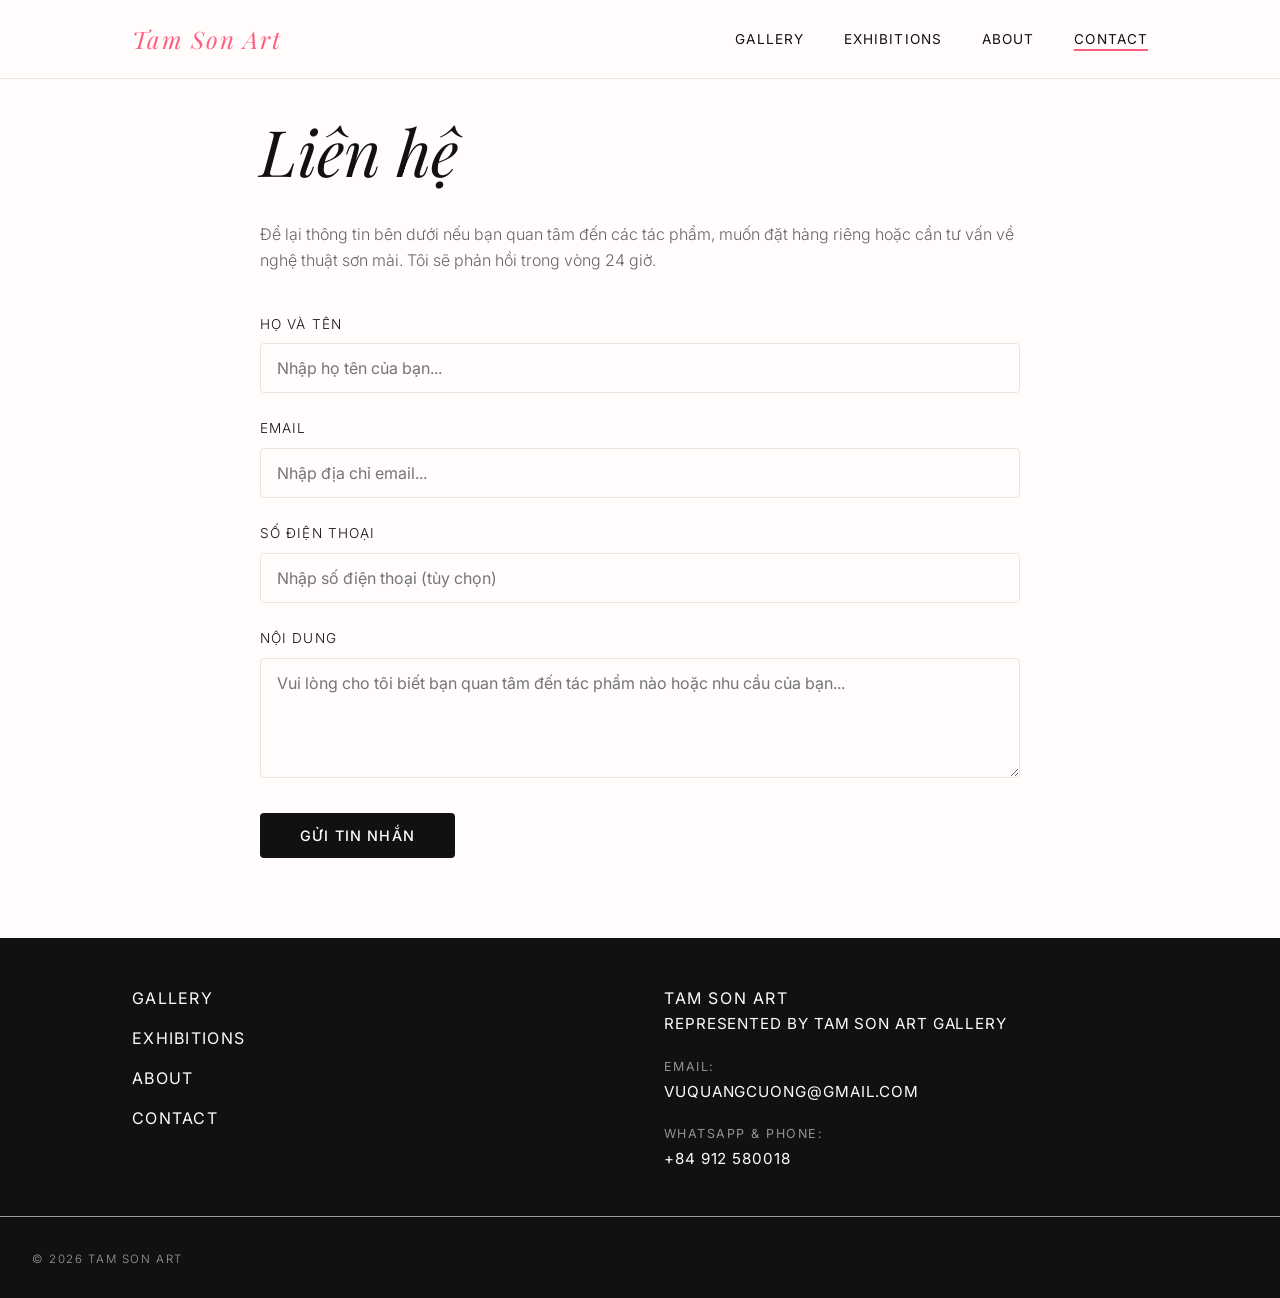
==== contact.html @ 18305785 "Update -09-Aug-26- 11-27" ====
<!DOCTYPE html>
<html lang="vi">
<head>
    <meta charset="UTF-8">
    <meta name="viewport" content="width=device-width, initial-scale=1.0">
    <title>Liên hệ - Tam Son Art</title>
    <meta name="description" content="Liên hệ với Nghệ nhân Vũ Cường để đặt hàng, hợp tác hoặc tư vấn về tác phẩm sơn mài cao cấp.">
    
    <link rel="preconnect" href="https://fonts.googleapis.com">
    <link rel="preconnect" href="https://fonts.gstatic.com" crossorigin>
    <link href="https://fonts.googleapis.com/css2?family=Inter:opsz,wght@14..32,300;14..32,400;14..32,500&family=Playfair+Display:ital,wght@0,400;0,500;1,400&display=swap" rel="stylesheet">
    <link rel="stylesheet" href="style.css">

    <style>
        .page-wrapper { max-width: 800px; margin: 0 auto; padding: 100px 20px 80px; }
        .page-wrapper h1 { font-family: var(--font-serif); font-size: clamp(2.5rem, 5vw, 4.5rem); font-weight: 400; font-style: italic; margin-bottom: 20px; }
        .page-wrapper .desc { font-weight: 300; color: var(--text-muted); margin-bottom: 40px; }
        
        /* Form liên hệ */
        .contact-form { display: flex; flex-direction: column; gap: 25px; margin-top: 40px; }
        .form-group { display: flex; flex-direction: column; gap: 8px; }
        .form-group label { font-size: 0.85rem; text-transform: uppercase; letter-spacing: 0.08em; color: var(--text-main); }
        .form-group input, .form-group textarea {
            width: 100%; padding: 14px 16px; border: 1px solid var(--border-color);
            background: var(--bg-color); font-family: var(--font-sans); font-size: 1rem;
            color: var(--text-main); border-radius: 4px; transition: border-color 0.3s ease, box-shadow 0.3s ease; outline: none;
        }
        .form-group input:focus, .form-group textarea:focus {
            border-color: var(--accent-pink); box-shadow: 0 0 0 3px rgba(255, 94, 126, 0.1);
        }
        .form-group textarea { resize: vertical; min-height: 120px; }
        
        .btn-submit { align-self: flex-start; padding: 14px 40px; background: var(--text-main); color: var(--bg-color); border: none; font-family: var(--font-sans); font-size: 0.9rem; font-weight: 500; text-transform: uppercase; letter-spacing: 0.08em; cursor: pointer; transition: background 0.3s ease; border-radius: 4px; margin-top: 10px; }
        .btn-submit:hover { background: var(--accent-pink); }
        .btn-submit:disabled { opacity: 0.6; cursor: not-allowed; }
        
        @media (max-width: 768px) { 
            .page-wrapper { padding: 80px 20px 60px; } 
            .btn-submit { align-self: stretch; width: 100%; text-align: center; }
        }
    </style>
</head>
<body>
    <nav class="navbar" id="navbar">
        <div class="nav-container">
            <a href="index.html" class="nav-brand">Tam Son Art</a>
            <ul class="nav-links">
                <li><a href="index.html#gallery">Gallery</a></li>
                <li><a href="index.html#exhibitions">Exhibitions</a></li>
                <li><a href="index.html#about">About</a></li>
                <li class="active"><a href="contact.html">Contact</a></li>
            </ul>
            <button class="menu-toggle" id="menuToggle" aria-label="Open menu"><span>MENU</span></button>
        </div>
    </nav>

    <main>
        <div class="container">
            <div class="page-wrapper">
                <h1>Liên hệ</h1>
                <p class="desc">
                    Để lại thông tin bên dưới nếu bạn quan tâm đến các tác phẩm, muốn đặt hàng riêng hoặc cần tư vấn về nghệ thuật sơn mài. 
                    Tôi sẽ phản hồi trong vòng 24 giờ.
                </p>

                <!-- Form sử dụng FormSubmit.co (Miễn phí, không cần Backend) -->
                <form class="contact-form" action="https://formsubmit.co/vuquangcuong@gmail.com" method="POST">
                    <!-- Chống Spam -->
                    <input type="hidden" name="_captcha" value="false">
                    <input type="hidden" name="_next" value="https://9dpi.github.io/tamson-lacquer/contact.html?success=true">

                    <div class="form-group">
                        <label for="name">Họ và tên</label>
                        <input type="text" id="name" name="name" placeholder="Nhập họ tên của bạn..." required>
                    </div>
                    <div class="form-group">
                        <label for="email">Email</label>
                        <input type="email" id="email" name="email" placeholder="Nhập địa chỉ email..." required>
                    </div>
                    <div class="form-group">
                        <label for="phone">Số điện thoại</label>
                        <input type="text" id="phone" name="phone" placeholder="Nhập số điện thoại (tùy chọn)">
                    </div>
                    <div class="form-group">
                        <label for="message">Nội dung</label>
                        <textarea id="message" name="message" placeholder="Vui lòng cho tôi biết bạn quan tâm đến tác phẩm nào hoặc nhu cầu của bạn..." required></textarea>
                    </div>
                    <button type="submit" class="btn-submit">Gửi tin nhắn</button>
                </form>
            </div>
        </div>
    </main>

    <footer class="site-footer" id="site-footer">
        <div class="footer-info">
            <div class="footer-info-grid">
                <div class="footer-info-col">
                    <nav class="footer-nav" aria-label="Footer navigation">
                        <a href="index.html#gallery" class="footer-nav-link">GALLERY</a>
                        <a href="index.html#exhibitions" class="footer-nav-link">EXHIBITIONS</a>
                        <a href="index.html#about" class="footer-nav-link">ABOUT</a>
                        <a href="contact.html" class="footer-nav-link">CONTACT</a>
                    </nav>
                </div>
                <div class="footer-info-col">
                    <div class="footer-info-lead">
                        <h3 class="footer-info-heading">TAM SON ART</h3>
                        <a href="#" target="_blank" rel="noopener noreferrer" class="footer-info-value footer-link">REPRESENTED BY TAM SON ART GALLERY</a>
                    </div>
                    <div class="footer-info-row"><span class="footer-info-label">EMAIL:</span><a href="mailto:vuquangcuong@gmail.com" class="footer-info-value">VUQUANGCUONG@GMAIL.COM</a></div>
                    <div class="footer-info-row"><span class="footer-info-label">WHATSAPP & PHONE:</span><a href="tel:+84912580018" class="footer-info-value">+84 912 580018</a></div>
                </div>
            </div>
        </div>
        <div class="footer-copyright"><span>© 2026 TAM SON ART</span></div>
    </footer>

    <script>
        document.addEventListener('DOMContentLoaded', () => {
            // Hiển thị thông báo thành công nếu có param success=true
            const urlParams = new URLSearchParams(window.location.search);
            if (urlParams.get('success') === 'true') {
                alert('Cảm ơn bạn! Tin nhắn đã được gửi thành công. Tôi sẽ phản hồi sớm nhất.');
                // Xóa param trên thanh địa chỉ để không bị hiện lại khi refresh
                window.history.replaceState({}, document.title, window.location.pathname);
            }

            const footer = document.getElementById('site-footer');
            let footerRevealed = false;
            function checkFooterReveal() {
                if (footerRevealed) return;
                const rect = footer.getBoundingClientRect();
                if (rect.top < window.innerHeight) {
                    footerRevealed = true;
                    footer.classList.add('footer-motion-visible');
                }
            }
            window.addEventListener('scroll', checkFooterReveal, { passive: true });
            window.addEventListener('resize', checkFooterReveal, { passive: true });
            checkFooterReveal();
        });
    </script>
</body>
</html>
---- style.css ----
/* ============================================================
   STYLE TỐI ƯU CHO GALLERY DÙNG NÚT MŨI TÊN
   ============================================================ */

@import url('https://fonts.googleapis.com/css2?family=Inter:opsz,wght@14..32,300;14..32,400;14..32,500&family=Playfair+Display:ital,wght@0,400;0,500;1,400&display=swap');

:root {
    --bg-color: #fffcfb;
    --border-color: #eae3df;
    --text-main: #111111;
    --text-muted: #666666;
    --accent-pink: #ff5e7e;
    --font-serif: 'Playfair Display', serif;
    --font-sans: 'Inter', sans-serif;
    
    --nav-padding-x: 2rem;
    --navbar-stack-height: calc(env(safe-area-inset-top, 0px) + 3.875rem + 1px);
}

@media(max-width:480px) {
    :root { --nav-padding-x: 1.25rem; }
}

* { margin: 0; padding: 0; box-sizing: border-box; }
a { color: inherit; text-decoration: none; }

html { -webkit-tap-highlight-color: transparent; scrollbar-width: thin; scrollbar-color: var(--accent-pink) var(--bg-color); }
html::-webkit-scrollbar { width: 5px; height: 5px; }
html::-webkit-scrollbar-track { background: var(--bg-color); }
html::-webkit-scrollbar-thumb { background: var(--accent-pink); border-radius: 999px; }

body {
    width: 100%; min-height: 100vh;
    background-color: var(--bg-color);
    color: var(--text-main);
    font-family: var(--font-sans);
    font-weight: 300;
    line-height: 1.6;
    display: flex;
    flex-direction: column;
}
main { flex: 1; width: 100%; overflow-x: clip; }

/* --- Navbar & Container --- */
.container {
    max-width: calc(100% - 200px);
    margin: 0 auto;
    width: 100%;
    box-sizing: border-box;
}
@media(max-width: 1024px) {
    .container { max-width: 100%; }
}

.navbar {
    position: fixed; top: 0; left: 0; right: 0; z-index: 100;
    background-color: var(--bg-color);
    border-bottom: 1px solid var(--border-color);
    transition: transform .4s cubic-bezier(.22,1,.36,1);
}
.nav-container {
    display: flex; justify-content: space-between; align-items: center;
    padding: 1.25rem var(--nav-padding-x, 2rem);
    max-width: calc(100% - 200px);
    margin: 0 auto;
}
@media(max-width: 1024px) {
    .nav-container { max-width: 100%; }
}
.nav-brand {
    font-family: var(--font-serif); font-weight: 400; font-style: italic;
    font-size: 1.5rem; letter-spacing: .08em; text-decoration: none; color: var(--text-main);
    transition: color .3s ease;
    color: #ff5e7e;
}
.nav-brand:hover { color: var(--accent-pink); }

.nav-links { display: flex; list-style: none; gap: 2.5rem; align-items: center; }
.nav-links a {
    font-family: var(--font-sans); font-size: .85rem; font-weight: 400;
    letter-spacing: .08em; text-transform: uppercase; text-decoration: none;
    color: var(--text-main); position: relative; transition: opacity .3s ease;
}
.nav-links a:hover { color: var(--accent-pink); opacity: 0.6; }
.nav-links li.active a::after {
    content: ''; position: absolute; left: 0; bottom: -4px;
    width: 100%; height: 2px; background-color: var(--accent-pink);
}
.menu-toggle { display: none; background: none; border: none; cursor: pointer; font-family: var(--font-sans); font-size: .85rem; font-weight: 400; color: var(--text-main); padding: .5rem 0; transition: opacity .3s ease; }
.menu-toggle:hover { opacity: .6; }

.home-scroll-front { position: relative; z-index: 10; isolation: isolate; width: 100%; max-width: 100%; }
.home-hero-spacer { width: 100%; height: 68px; pointer-events: none; }
.home-overlap { position: relative; background: var(--bg-color); padding-bottom: 3px; margin-bottom: -3px; }

/* --- Works Intro --- */
.works-intro {
    position: relative; width: 100%; box-sizing: border-box;
    background: var(--bg-color); isolation: isolate;
    border-top: 1px solid var(--border-color); border-bottom: 1px solid var(--border-color);
}
.works-intro__layout {
    display: flex; flex-direction: column; align-items: stretch;
    width: 100%; box-sizing: border-box;
}
@media(min-width:1024px) { .works-intro__layout { flex-direction: row; align-items: stretch; } }

.works-intro__intro {
    display: flex; flex-direction: column; justify-content: flex-start; gap: clamp(1rem,2vh,1.5rem);
    flex: 0 0 auto; width: 100%; background: var(--bg-color); border-bottom: 1px solid var(--border-color);
    padding: clamp(1.5rem,3vh,2.5rem) clamp(1.25rem,2.5vw,2rem);
}
@media(min-width:1024px) { .works-intro__intro { flex: 0 0 clamp(17rem,34vw,29rem); width: auto; border-right: 1px solid var(--border-color); border-bottom: none; } }

.works-intro__eyebrow { font-family: var(--font-sans); font-size: 0.85rem; font-weight: 400; letter-spacing: .1em; text-transform: uppercase; color: var(--text-muted); margin: 0; }
.works-intro__title { font-family: var(--font-serif); font-size: clamp(2.5rem,5.5vw,5rem); font-weight: 400; font-style: italic; letter-spacing: -1px; line-height: 1; margin: 0; color: var(--text-main); text-transform: uppercase; }
.works-intro__lede { font-family: var(--font-sans); font-size: clamp(1rem,1.5vw,1.2rem); font-weight: 300; line-height: 1.6; color: var(--text-main); margin: 0; max-width: 450px; }
.works-intro__cta { display: inline-flex; align-items: center; gap: .5rem; font-family: var(--font-sans); font-size: 0.9rem; font-weight: 400; letter-spacing: .05em; text-transform: uppercase; color: var(--text-main); margin-top: .25rem; width: fit-content; transition: color .2s ease; }
.works-intro__cta:hover { color: var(--accent-pink); }

/* --- Gallery Wrapper --- */
.gallery-wrapper {
    position: relative; /* Làm mốc định vị cho nút mũi tên */
    flex: 1; min-width: 0;
}

/* Ẩn thanh cuộn ngang để giao diện sạch hơn */
.works-intro__viewport::-webkit-scrollbar { display: none; }
.works-intro__viewport {
    -ms-overflow-style: none; scrollbar-width: none;
    width: 100%; overflow-x: auto; overflow-y: hidden; scroll-behavior: smooth;
}

.works-intro__rail {
    display: flex; flex-wrap: nowrap; align-items: stretch; min-height: 0; width: max-content; height: 100%;
}
@media(max-width:1023px) {
    .works-intro__viewport { flex: 0 0 auto; flex-grow: 0; border-top: 1px solid var(--border-color); overflow-x: clip; overflow-y: visible; }
    .works-intro__rail { display: grid; grid-template-columns: repeat(2,minmax(0,1fr)); width: 100%; max-width: 100%; min-width: 0; height: auto; }
}
@media(max-width:479px) { .works-intro__rail { grid-template-columns: 1fr; } }

/* Card Styles */
.works-card {
    background: var(--bg-color); border-right: 1px solid var(--border-color);
    border-bottom: 1px solid var(--border-color); box-sizing: border-box; margin: 0;
    flex: 0 0 48vw; width: 48vw; max-width: 38rem;
    min-width: 0; height: auto; align-self: stretch;
}
@media(max-width:1023px) {
    .works-card { flex: 1 1 auto; width: 100%; max-width: 100%; border-right: 1px solid var(--border-color); }
}
@media(min-width:1024px) { .works-card { border-bottom: none; } }

.works-card__link {
    display: flex; flex-direction: column; width: 100%; height: 100%;
    min-height: 0; min-width: 0; color: inherit; text-decoration: none;
    background: var(--bg-color); transition: background-color .22s ease;
}
.works-card__link:hover { background-color: rgba(255, 94, 126, 0.05); }

/* === SỬA LẠI KÍCH THƯỚC ẢNH TẠI ĐÂY === */
.works-card__media {
    position: relative;
    /* Đặt tỷ lệ khung hình 3/2 để ảnh nhỏ hơn (rộng 3, cao 2) */
    aspect-ratio: 5 / 6;
    display: flex; flex-direction: column; align-items: stretch; justify-content: center;
    overflow: hidden; width: 100%;
    padding-top: clamp(1.875rem,3vw,1.5rem); padding-inline: clamp(1.875rem,3vw,1.5rem); padding-bottom: 0;
    background: var(--bg-color); box-sizing: border-box;
}
.works-card__img { width: 100%; max-width: 100%; height: 100%; object-fit: cover; object-position: center; display: block; transition: transform .8s ease; }
.works-card__link:hover .works-card__img { transform: scale(1.02); }
.works-card__meta { padding: 1.5rem 1.75rem 1.75rem; font-family: var(--font-sans); text-align: left; background: var(--bg-color); min-width: 0; }
.works-card__caption { font-size: 0.9rem; font-weight: 400; letter-spacing: .05em; text-transform: uppercase; line-height: 1.4; margin: 0; white-space: nowrap; }
.works-card__caption-title { font-weight: 500; color: var(--text-main); }
.works-card__caption-sep { padding-inline: .35rem; color: var(--text-muted); }
.works-card__sub { font-size: 0.8rem; font-weight: 300; letter-spacing: .05em; text-transform: uppercase; line-height: 1.3; margin: .6rem 0 0; color: var(--text-muted); }

/* --- Nút Mũi Tên Cố Định Tại Vị Trí Gallery Wrapper --- */
.gallery-nav-btn {
    position: absolute; 
    top: 50%; transform: translateY(-50%);
    width: 48px; height: 48px; background: rgba(255, 255, 255, 0.95);
    border: 1px solid var(--border-color); border-radius: 50%;
    cursor: pointer; z-index: 20;
    display: flex; align-items: center; justify-content: center;
    color: var(--text-main); box-shadow: 0 4px 12px rgba(0,0,0,0.08);
    transition: transform 0.2s ease, background 0.3s ease;
}
.gallery-nav-btn:hover { background: #fff; transform: translateY(-50%) scale(1.05); color: var(--accent-pink); }
.gallery-nav-btn.prev { left: 20px; }
.gallery-nav-btn.next { right: 20px; }

@media(min-width:1024px) { .gallery-nav-btn { width: 56px; height: 56px; } }
@media(max-width:1023px) { .gallery-nav-btn { display: none !important; } }

/* --- Other Sections --- */
.home-featured-exhibitions { width: 100%; max-width: 100%; box-sizing: border-box; background: var(--bg-color); padding-bottom: 1px; position: relative; z-index: 1; }
.home-featured-exhibitions__header { padding: clamp(2.5rem, 4vw, 4rem) 0 clamp(2.5rem, 4vw, 4rem); box-sizing: border-box; }
.home-featured-exhibitions__title-wrap { width: 100%; max-width: 100%; min-width: 0; display: flex; flex-direction: column; gap: clamp(1rem,2vh,1.5rem); }
.home-featured-exhibitions__eyebrow { font-family: var(--font-sans); font-size: 0.85rem; font-weight: 400; letter-spacing: .1em; text-transform: uppercase; color: var(--text-muted); margin: 0; }
.home-featured-exhibitions__title { font-family: var(--font-serif); font-size: clamp(2.5rem,5.5vw,5rem); font-weight: 400; font-style: italic; letter-spacing: -1px; line-height: 1; margin: 0; color: var(--text-main); text-transform: uppercase; max-width: 100%; white-space: nowrap; opacity: 0; transform: translateY(100%); transition: transform .9s cubic-bezier(.22,1,.36,1), opacity .6s ease; }
.home-featured-exhibitions__title.is-revealed { opacity: 1; transform: translateY(0); }
.home-featured-exhibitions__lede { font-family: var(--font-sans); font-size: clamp(1rem,1.5vw,1.2rem); font-weight: 300; line-height: 1.6; color: var(--text-main); margin: 0; max-width: 36rem; }
.home-featured-exhibitions__cta { display: inline-flex; align-items: center; gap: .5rem; font-family: var(--font-sans); font-size: 0.9rem; font-weight: 400; letter-spacing: .05em; text-transform: uppercase; color: var(--text-main); margin-top: .25rem; width: fit-content; transition: color .2s ease; }
.home-featured-exhibitions__cta:hover { color: var(--accent-pink); }

.home-about-cta { width: 100%; box-sizing: border-box; background-color: var(--bg-color); padding-block: clamp(2.5rem, 4vw, 4rem); padding-inline: 0; }
.home-about-cta__inner { width: 100%; max-width: 100%; margin-inline: 0; box-sizing: border-box; display: grid; grid-template-columns: minmax(0,1fr); gap: clamp(2rem,4vw,3.5rem); align-items: end; }
@media(min-width:768px) { .home-about-cta__inner { grid-template-columns: minmax(0,1fr) minmax(0,.92fr); align-items: center; } }
.home-about-cta__copy { display: flex; flex-direction: column; gap: clamp(1.35rem,2.5vw,2rem); min-width: 0; }
.home-about-cta__heading { font-family: var(--font-serif); font-size: clamp(2.5rem,5.5vw,5rem); font-weight: 400; font-style: italic; letter-spacing: -1px; line-height: 1.2; margin: 0; color: var(--text-main); max-width: 38rem; }
.home-about-cta__body { font-family: var(--font-sans); font-size: clamp(1rem,1.5vw,1.2rem); font-weight: 300; line-height: 1.8; color: var(--text-main); margin: 0; max-width: 38rem; }
.home-about-cta__link-wrap { width: 100%; max-width: 38rem; padding-top: .35rem; }
.home-about-cta__link { display: flex; align-items: center; gap: clamp(.55rem,2vw,.85rem); width: 100%; font-family: var(--font-sans); font-size: 0.9rem; font-weight: 400; letter-spacing: .05em; text-transform: uppercase; color: var(--text-main); }
.home-about-cta__link:hover { color: var(--accent-pink); }
.home-about-cta__rule { flex: 1 1 auto; min-width: 1.5rem; height: 1px; background: currentColor; opacity: .6; }
.home-about-cta__link:hover .home-about-cta__rule { opacity: 1; }
.home-about-cta__media { display: flex; justify-content: center; width: 100%; }
@media(min-width:768px) { .home-about-cta__media { justify-content: flex-end; } }
.home-about-cta__img { display: block; width: 100%; max-width: min(100%,28rem); height: auto; aspect-ratio: 3 / 4; object-fit: cover; background: var(--border-color); }

/* --- Footer --- */
.site-footer { position: relative; z-index: 12; background-color: var(--text-main); color: var(--bg-color); width: 100%; overflow: hidden; }
.footer-info { padding: 3rem var(--nav-padding-x, 2rem) 2.75rem; max-width: calc(100% - 200px); margin: 0 auto; }
@media(max-width: 1024px) { .footer-info { max-width: 100%; } }
.footer-info-grid { display: grid; grid-template-columns: 1fr 1fr; gap: 3rem; }
.footer-info-col { display: flex; flex-direction: column; gap: 1.25rem; }
.footer-nav { display: flex; flex-direction: column; gap: .9rem; }
.footer-nav-link { font-family: var(--font-sans); font-size: 1rem; font-weight: 400; letter-spacing: .08em; text-transform: uppercase; text-decoration: none; color: var(--bg-color); display: inline-block; position: relative; width: fit-content; transition: opacity .3s ease; }
.footer-nav-link:hover { opacity: .6; }
.footer-info-heading { font-family: var(--font-sans); font-size: 1rem; font-weight: 400; letter-spacing: .1em; text-transform: uppercase; color: var(--bg-color); margin: 0; }
.footer-info-row { display: flex; flex-direction: column; gap: .2rem; }
.footer-info-label { font-family: var(--font-sans); font-size: .78rem; font-weight: 400; letter-spacing: .12em; text-transform: uppercase; color: var(--bg-color); opacity: .55; }
.footer-info-value { font-family: var(--font-sans); font-size: .95rem; font-weight: 400; letter-spacing: .06em; text-transform: uppercase; color: var(--bg-color); text-decoration: none; transition: opacity .3s ease; }
.footer-info-value:hover { opacity: .55; }
.footer-copyright { padding: 1.75rem var(--nav-padding-x, 2rem); border-top: .5px solid var(--bg-color); opacity: .6; }
.footer-copyright span { font-family: var(--font-sans); font-size: .72rem; font-weight: 300; letter-spacing: .14em; text-transform: uppercase; color: var(--bg-color); }

@media(max-width:768px) { .nav-links { display: none; } .menu-toggle { display: block; } .footer-info-grid { grid-template-columns: 1fr; gap: 2.5rem; } .home-about-cta { padding: var(--nav-padding-x, 2rem); } }
@media(max-width:480px) { .footer-info { padding: 2rem var(--nav-padding-x, 1.25rem) 1.75rem; } }
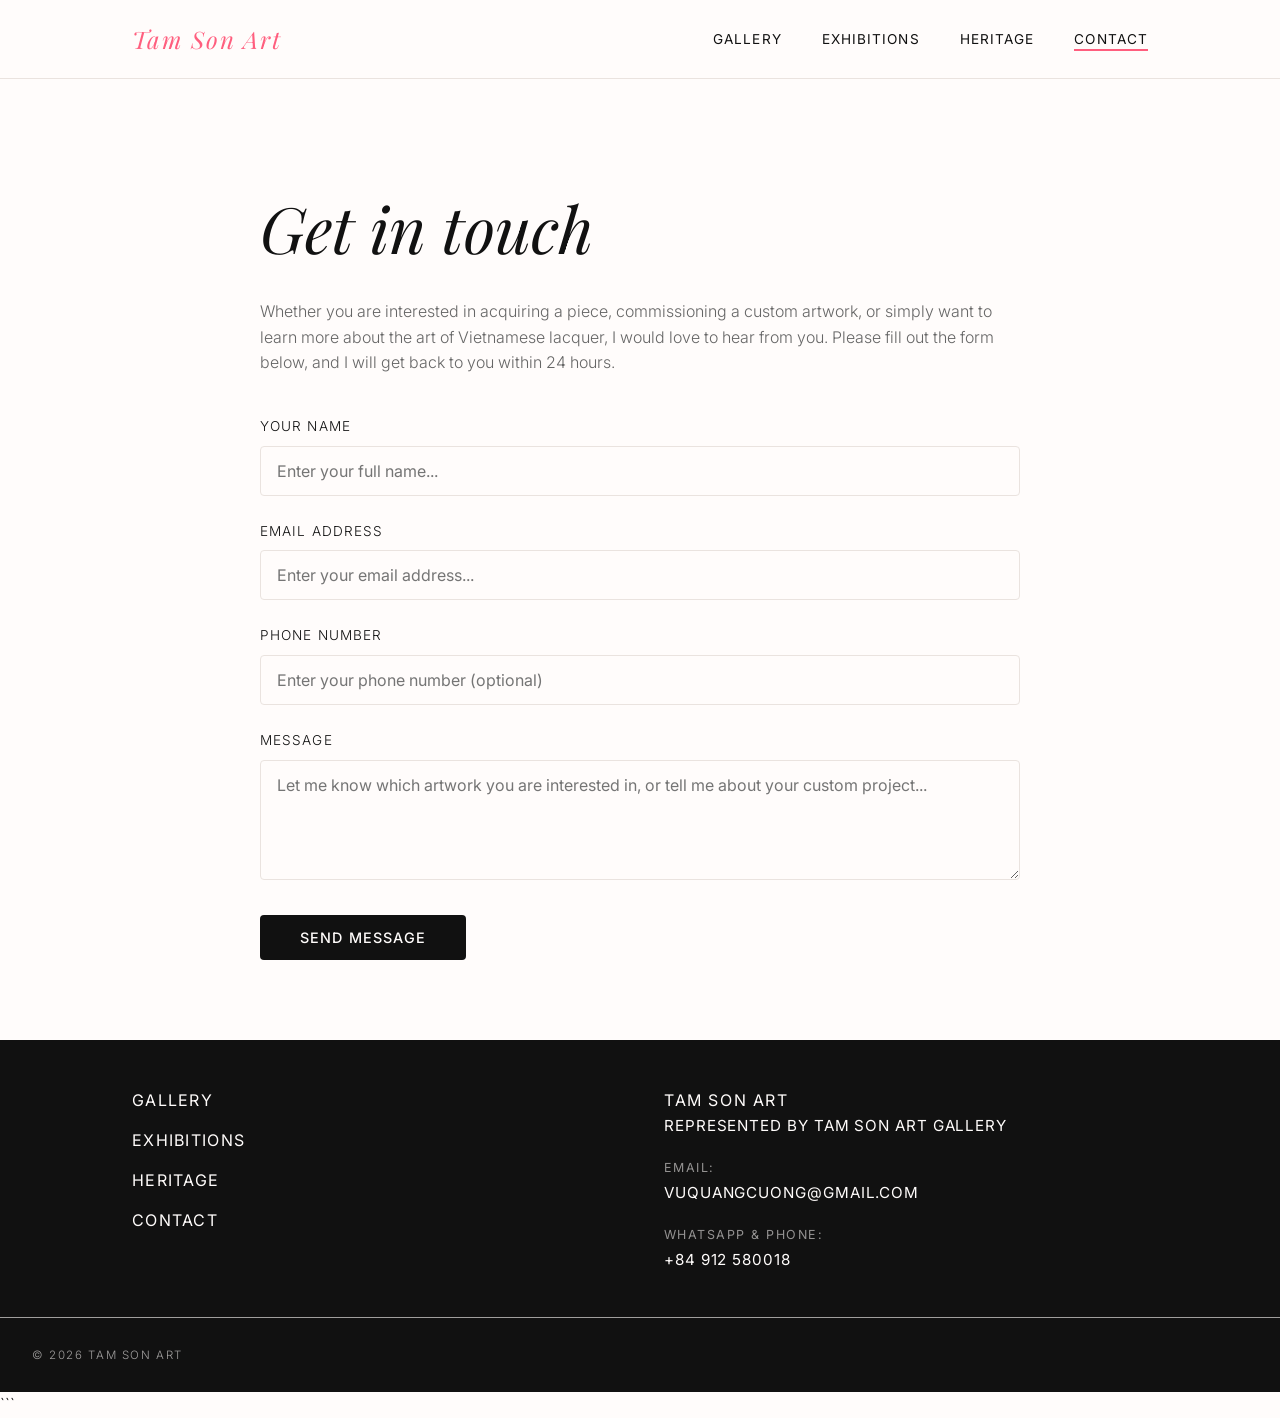
==== commit 77b86f04: "Update -09-Aug-26- 11-29" ====
--- a/contact.html
+++ b/contact.html
@@ -1,10 +1,19 @@
+Dưới đây là nội dung file `contact.html` **đã được viết lại hoàn toàn bằng tiếng Anh** (Tiêu đề, mô tả, nhãn form, nút bấm, thông báo). Ngôn ngữ sử dụng là tiếng Anh trang trọng, phù hợp với một nghệ nhân quốc tế.
+
+Bạn chỉ cần copy nội dung dưới đây và **ghi đè lên file `contact.html`** hiện tại của bạn.
+
+---
+
+### File `contact.html` (Bản tiếng Anh)
+
+```html
 <!DOCTYPE html>
-<html lang="vi">
+<html lang="en">
 <head>
     <meta charset="UTF-8">
     <meta name="viewport" content="width=device-width, initial-scale=1.0">
-    <title>Liên hệ - Tam Son Art</title>
-    <meta name="description" content="Liên hệ với Nghệ nhân Vũ Cường để đặt hàng, hợp tác hoặc tư vấn về tác phẩm sơn mài cao cấp.">
+    <title>Contact - Tam Son Art</title>
+    <meta name="description" content="Contact Master Lacquer Artist Vu Cuong for commissions, collaborations, or inquiries about high-quality lacquer artworks.">
     
     <link rel="preconnect" href="https://fonts.googleapis.com">
     <link rel="preconnect" href="https://fonts.gstatic.com" crossorigin>
@@ -41,13 +50,14 @@
     </style>
 </head>
 <body>
+    <!-- NAV BAR -->
     <nav class="navbar" id="navbar">
         <div class="nav-container">
             <a href="index.html" class="nav-brand">Tam Son Art</a>
             <ul class="nav-links">
                 <li><a href="index.html#gallery">Gallery</a></li>
                 <li><a href="index.html#exhibitions">Exhibitions</a></li>
-                <li><a href="index.html#about">About</a></li>
+                <li><a href="heritage.html">Heritage</a></li>
                 <li class="active"><a href="contact.html">Contact</a></li>
             </ul>
             <button class="menu-toggle" id="menuToggle" aria-label="Open menu"><span>MENU</span></button>
@@ -57,10 +67,10 @@
     <main>
         <div class="container">
             <div class="page-wrapper">
-                <h1>Liên hệ</h1>
+                <h1>Get in touch</h1>
                 <p class="desc">
-                    Để lại thông tin bên dưới nếu bạn quan tâm đến các tác phẩm, muốn đặt hàng riêng hoặc cần tư vấn về nghệ thuật sơn mài. 
-                    Tôi sẽ phản hồi trong vòng 24 giờ.
+                    Whether you are interested in acquiring a piece, commissioning a custom artwork, or simply want to learn more about the art of Vietnamese lacquer, I would love to hear from you. 
+                    Please fill out the form below, and I will get back to you within 24 hours.
                 </p>
 
                 <!-- Form sử dụng FormSubmit.co (Miễn phí, không cần Backend) -->
@@ -70,27 +80,28 @@
                     <input type="hidden" name="_next" value="https://9dpi.github.io/tamson-lacquer/contact.html?success=true">
 
                     <div class="form-group">
-                        <label for="name">Họ và tên</label>
-                        <input type="text" id="name" name="name" placeholder="Nhập họ tên của bạn..." required>
+                        <label for="name">Your Name</label>
+                        <input type="text" id="name" name="name" placeholder="Enter your full name..." required>
                     </div>
                     <div class="form-group">
-                        <label for="email">Email</label>
-                        <input type="email" id="email" name="email" placeholder="Nhập địa chỉ email..." required>
+                        <label for="email">Email Address</label>
+                        <input type="email" id="email" name="email" placeholder="Enter your email address..." required>
                     </div>
                     <div class="form-group">
-                        <label for="phone">Số điện thoại</label>
-                        <input type="text" id="phone" name="phone" placeholder="Nhập số điện thoại (tùy chọn)">
+                        <label for="phone">Phone Number</label>
+                        <input type="text" id="phone" name="phone" placeholder="Enter your phone number (optional)">
                     </div>
                     <div class="form-group">
-                        <label for="message">Nội dung</label>
-                        <textarea id="message" name="message" placeholder="Vui lòng cho tôi biết bạn quan tâm đến tác phẩm nào hoặc nhu cầu của bạn..." required></textarea>
+                        <label for="message">Message</label>
+                        <textarea id="message" name="message" placeholder="Let me know which artwork you are interested in, or tell me about your custom project..." required></textarea>
                     </div>
-                    <button type="submit" class="btn-submit">Gửi tin nhắn</button>
+                    <button type="submit" class="btn-submit">Send Message</button>
                 </form>
             </div>
         </div>
     </main>
 
+    <!-- FOOTER -->
     <footer class="site-footer" id="site-footer">
         <div class="footer-info">
             <div class="footer-info-grid">
@@ -98,7 +109,7 @@
                     <nav class="footer-nav" aria-label="Footer navigation">
                         <a href="index.html#gallery" class="footer-nav-link">GALLERY</a>
                         <a href="index.html#exhibitions" class="footer-nav-link">EXHIBITIONS</a>
-                        <a href="index.html#about" class="footer-nav-link">ABOUT</a>
+                        <a href="heritage.html" class="footer-nav-link">HERITAGE</a>
                         <a href="contact.html" class="footer-nav-link">CONTACT</a>
                     </nav>
                 </div>
@@ -120,7 +131,7 @@
             // Hiển thị thông báo thành công nếu có param success=true
             const urlParams = new URLSearchParams(window.location.search);
             if (urlParams.get('success') === 'true') {
-                alert('Cảm ơn bạn! Tin nhắn đã được gửi thành công. Tôi sẽ phản hồi sớm nhất.');
+                alert('Thank you! Your message has been sent successfully. I will get back to you soon.');
                 // Xóa param trên thanh địa chỉ để không bị hiện lại khi refresh
                 window.history.replaceState({}, document.title, window.location.pathname);
             }
@@ -141,4 +152,5 @@
         });
     </script>
 </body>
-</html>+</html>
+```
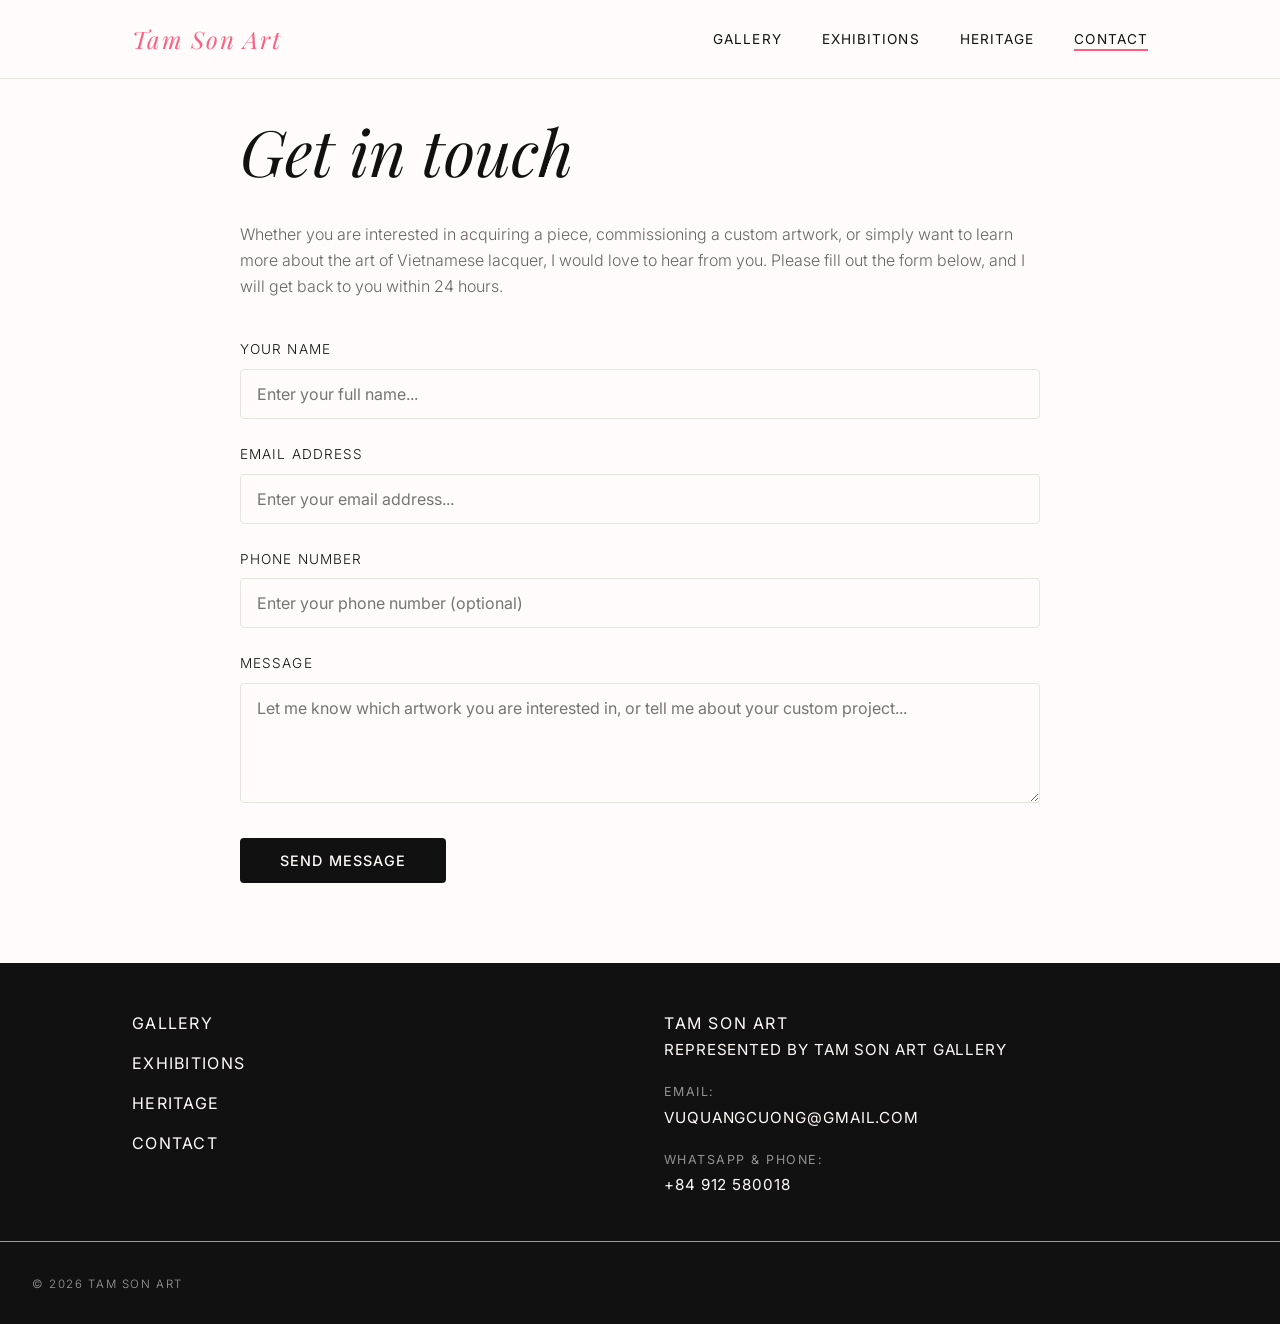
==== commit aaa948bd: "Update -09-Aug-26- 10-21" ====
--- a/contact.html
+++ b/contact.html
@@ -1,12 +1,3 @@
-Dưới đây là nội dung file `contact.html` **đã được viết lại hoàn toàn bằng tiếng Anh** (Tiêu đề, mô tả, nhãn form, nút bấm, thông báo). Ngôn ngữ sử dụng là tiếng Anh trang trọng, phù hợp với một nghệ nhân quốc tế.
-
-Bạn chỉ cần copy nội dung dưới đây và **ghi đè lên file `contact.html`** hiện tại của bạn.
-
----
-
-### File `contact.html` (Bản tiếng Anh)
-
-```html
 <!DOCTYPE html>
 <html lang="en">
 <head>
@@ -22,35 +13,35 @@
 
     <style>
         .page-wrapper { max-width: 800px; margin: 0 auto; padding: 100px 20px 80px; }
+        @media(min-width: 1024px) { .page-wrapper { padding-inline: 0; } }
         .page-wrapper h1 { font-family: var(--font-serif); font-size: clamp(2.5rem, 5vw, 4.5rem); font-weight: 400; font-style: italic; margin-bottom: 20px; }
         .page-wrapper .desc { font-weight: 300; color: var(--text-muted); margin-bottom: 40px; }
-        
-        /* Form liên hệ */
         .contact-form { display: flex; flex-direction: column; gap: 25px; margin-top: 40px; }
         .form-group { display: flex; flex-direction: column; gap: 8px; }
         .form-group label { font-size: 0.85rem; text-transform: uppercase; letter-spacing: 0.08em; color: var(--text-main); }
-        .form-group input, .form-group textarea {
-            width: 100%; padding: 14px 16px; border: 1px solid var(--border-color);
-            background: var(--bg-color); font-family: var(--font-sans); font-size: 1rem;
-            color: var(--text-main); border-radius: 4px; transition: border-color 0.3s ease, box-shadow 0.3s ease; outline: none;
-        }
-        .form-group input:focus, .form-group textarea:focus {
-            border-color: var(--accent-pink); box-shadow: 0 0 0 3px rgba(255, 94, 126, 0.1);
-        }
+        .form-group input, .form-group textarea { width: 100%; padding: 14px 16px; border: 1px solid var(--border-color); background: var(--bg-color); font-family: var(--font-sans); font-size: 1rem; color: var(--text-main); border-radius: 4px; transition: border-color 0.3s ease, box-shadow 0.3s ease; outline: none; }
+        .form-group input:focus, .form-group textarea:focus { border-color: var(--accent-pink); box-shadow: 0 0 0 3px rgba(255, 94, 126, 0.1); }
         .form-group textarea { resize: vertical; min-height: 120px; }
-        
         .btn-submit { align-self: flex-start; padding: 14px 40px; background: var(--text-main); color: var(--bg-color); border: none; font-family: var(--font-sans); font-size: 0.9rem; font-weight: 500; text-transform: uppercase; letter-spacing: 0.08em; cursor: pointer; transition: background 0.3s ease; border-radius: 4px; margin-top: 10px; }
         .btn-submit:hover { background: var(--accent-pink); }
         .btn-submit:disabled { opacity: 0.6; cursor: not-allowed; }
-        
-        @media (max-width: 768px) { 
-            .page-wrapper { padding: 80px 20px 60px; } 
-            .btn-submit { align-self: stretch; width: 100%; text-align: center; }
-        }
+        @media (max-width: 768px) { .page-wrapper { padding: 80px 20px 60px; } .btn-submit { align-self: stretch; width: 100%; text-align: center; } }
+
+        /* Mobile Overlay Menu */
+        .mobile-overlay { position: fixed; inset: 0; z-index: 200; background-color: var(--text-main); color: var(--bg-color); display: flex; flex-direction: column; overflow-y: auto; opacity: 0; visibility: hidden; pointer-events: none; transition: opacity 0.4s ease, visibility 0.4s ease; }
+        .mobile-overlay.is-open { opacity: 1; visibility: visible; pointer-events: auto; }
+        .mobile-overlay-header { display: flex; justify-content: space-between; align-items: center; padding: 1.25rem var(--nav-padding-x, 2rem); border-bottom: 1px solid rgba(255,255,255,0.1); }
+        .mobile-brand { font-family: var(--font-serif); font-size: 1.1rem; font-weight: 400; font-style: italic; color: var(--bg-color); text-decoration: none; }
+        .menu-close-top { background: none; border: none; color: var(--bg-color); font-family: var(--font-sans); font-size: 0.85rem; text-transform: uppercase; cursor: pointer; }
+        .mobile-overlay-body { padding: 2rem var(--nav-padding-x, 2rem); }
+        .mobile-nav-links { list-style: none; display: flex; flex-direction: column; gap: 20px; }
+        .mobile-nav-links a { font-family: var(--font-serif); font-size: 2.5rem; color: var(--bg-color); text-decoration: none; transition: opacity 0.3s ease; }
+        .mobile-nav-links a:hover { opacity: 0.6; }
+        @media (max-width: 768px) { .mobile-overlay { display: flex; } }
+        @media (min-width: 769px) { .mobile-overlay { display: none; } }
     </style>
 </head>
 <body>
-    <!-- NAV BAR -->
     <nav class="navbar" id="navbar">
         <div class="nav-container">
             <a href="index.html" class="nav-brand">Tam Son Art</a>
@@ -64,44 +55,39 @@
         </div>
     </nav>
 
+    <div class="mobile-overlay" id="mobileOverlay">
+        <div class="mobile-overlay-header">
+            <a href="index.html" class="mobile-brand">Tam Son Art</a>
+            <button class="menu-close-top" id="menuCloseTop"><span>CLOSE</span></button>
+        </div>
+        <div class="mobile-overlay-body">
+            <ul class="mobile-nav-links">
+                <li><a href="index.html#gallery" class="mobile-link">Gallery</a></li>
+                <li><a href="index.html#exhibitions" class="mobile-link">Exhibitions</a></li>
+                <li><a href="heritage.html" class="mobile-link">Heritage</a></li>
+                <li><a href="contact.html" class="mobile-link">Contact</a></li>
+            </ul>
+        </div>
+    </div>
+
     <main>
         <div class="container">
             <div class="page-wrapper">
                 <h1>Get in touch</h1>
-                <p class="desc">
-                    Whether you are interested in acquiring a piece, commissioning a custom artwork, or simply want to learn more about the art of Vietnamese lacquer, I would love to hear from you. 
-                    Please fill out the form below, and I will get back to you within 24 hours.
-                </p>
-
-                <!-- Form sử dụng FormSubmit.co (Miễn phí, không cần Backend) -->
+                <p class="desc">Whether you are interested in acquiring a piece, commissioning a custom artwork, or simply want to learn more about the art of Vietnamese lacquer, I would love to hear from you. Please fill out the form below, and I will get back to you within 24 hours.</p>
                 <form class="contact-form" action="https://formsubmit.co/vuquangcuong@gmail.com" method="POST">
-                    <!-- Chống Spam -->
                     <input type="hidden" name="_captcha" value="false">
                     <input type="hidden" name="_next" value="https://9dpi.github.io/tamson-lacquer/contact.html?success=true">
-
-                    <div class="form-group">
-                        <label for="name">Your Name</label>
-                        <input type="text" id="name" name="name" placeholder="Enter your full name..." required>
-                    </div>
-                    <div class="form-group">
-                        <label for="email">Email Address</label>
-                        <input type="email" id="email" name="email" placeholder="Enter your email address..." required>
-                    </div>
-                    <div class="form-group">
-                        <label for="phone">Phone Number</label>
-                        <input type="text" id="phone" name="phone" placeholder="Enter your phone number (optional)">
-                    </div>
-                    <div class="form-group">
-                        <label for="message">Message</label>
-                        <textarea id="message" name="message" placeholder="Let me know which artwork you are interested in, or tell me about your custom project..." required></textarea>
-                    </div>
+                    <div class="form-group"><label for="name">Your Name</label><input type="text" id="name" name="name" placeholder="Enter your full name..." required></div>
+                    <div class="form-group"><label for="email">Email Address</label><input type="email" id="email" name="email" placeholder="Enter your email address..." required></div>
+                    <div class="form-group"><label for="phone">Phone Number</label><input type="text" id="phone" name="phone" placeholder="Enter your phone number (optional)"></div>
+                    <div class="form-group"><label for="message">Message</label><textarea id="message" name="message" placeholder="Let me know which artwork you are interested in, or tell me about your custom project..." required></textarea></div>
                     <button type="submit" class="btn-submit">Send Message</button>
                 </form>
             </div>
         </div>
     </main>
 
-    <!-- FOOTER -->
     <footer class="site-footer" id="site-footer">
         <div class="footer-info">
             <div class="footer-info-grid">
@@ -114,10 +100,7 @@
                     </nav>
                 </div>
                 <div class="footer-info-col">
-                    <div class="footer-info-lead">
-                        <h3 class="footer-info-heading">TAM SON ART</h3>
-                        <a href="#" target="_blank" rel="noopener noreferrer" class="footer-info-value footer-link">REPRESENTED BY TAM SON ART GALLERY</a>
-                    </div>
+                    <div class="footer-info-lead"><h3 class="footer-info-heading">TAM SON ART</h3><a href="#" target="_blank" rel="noopener noreferrer" class="footer-info-value footer-link">REPRESENTED BY TAM SON ART GALLERY</a></div>
                     <div class="footer-info-row"><span class="footer-info-label">EMAIL:</span><a href="mailto:vuquangcuong@gmail.com" class="footer-info-value">VUQUANGCUONG@GMAIL.COM</a></div>
                     <div class="footer-info-row"><span class="footer-info-label">WHATSAPP & PHONE:</span><a href="tel:+84912580018" class="footer-info-value">+84 912 580018</a></div>
                 </div>
@@ -128,29 +111,25 @@
 
     <script>
         document.addEventListener('DOMContentLoaded', () => {
-            // Hiển thị thông báo thành công nếu có param success=true
             const urlParams = new URLSearchParams(window.location.search);
-            if (urlParams.get('success') === 'true') {
-                alert('Thank you! Your message has been sent successfully. I will get back to you soon.');
-                // Xóa param trên thanh địa chỉ để không bị hiện lại khi refresh
-                window.history.replaceState({}, document.title, window.location.pathname);
+            if (urlParams.get('success') === 'true') { alert('Thank you! Your message has been sent successfully. I will get back to you soon.'); window.history.replaceState({}, document.title, window.location.pathname); }
+
+            const menuToggle = document.getElementById('menuToggle');
+            const menuCloseTop = document.getElementById('menuCloseTop');
+            const mobileOverlay = document.getElementById('mobileOverlay');
+            if (menuToggle && mobileOverlay) {
+                menuToggle.addEventListener('click', () => { mobileOverlay.classList.add('is-open'); document.body.style.overflow = 'hidden'; });
+                if (menuCloseTop) menuCloseTop.addEventListener('click', () => { mobileOverlay.classList.remove('is-open'); document.body.style.overflow = 'auto'; });
+                mobileOverlay.querySelectorAll('.mobile-link').forEach(link => { link.addEventListener('click', () => { mobileOverlay.classList.remove('is-open'); document.body.style.overflow = 'auto'; }); });
             }
 
             const footer = document.getElementById('site-footer');
             let footerRevealed = false;
-            function checkFooterReveal() {
-                if (footerRevealed) return;
-                const rect = footer.getBoundingClientRect();
-                if (rect.top < window.innerHeight) {
-                    footerRevealed = true;
-                    footer.classList.add('footer-motion-visible');
-                }
-            }
+            function checkFooterReveal() { if (footerRevealed) return; const rect = footer.getBoundingClientRect(); if (rect.top < window.innerHeight) { footerRevealed = true; footer.classList.add('footer-motion-visible'); } }
             window.addEventListener('scroll', checkFooterReveal, { passive: true });
             window.addEventListener('resize', checkFooterReveal, { passive: true });
             checkFooterReveal();
         });
     </script>
 </body>
-</html>
-```+</html>
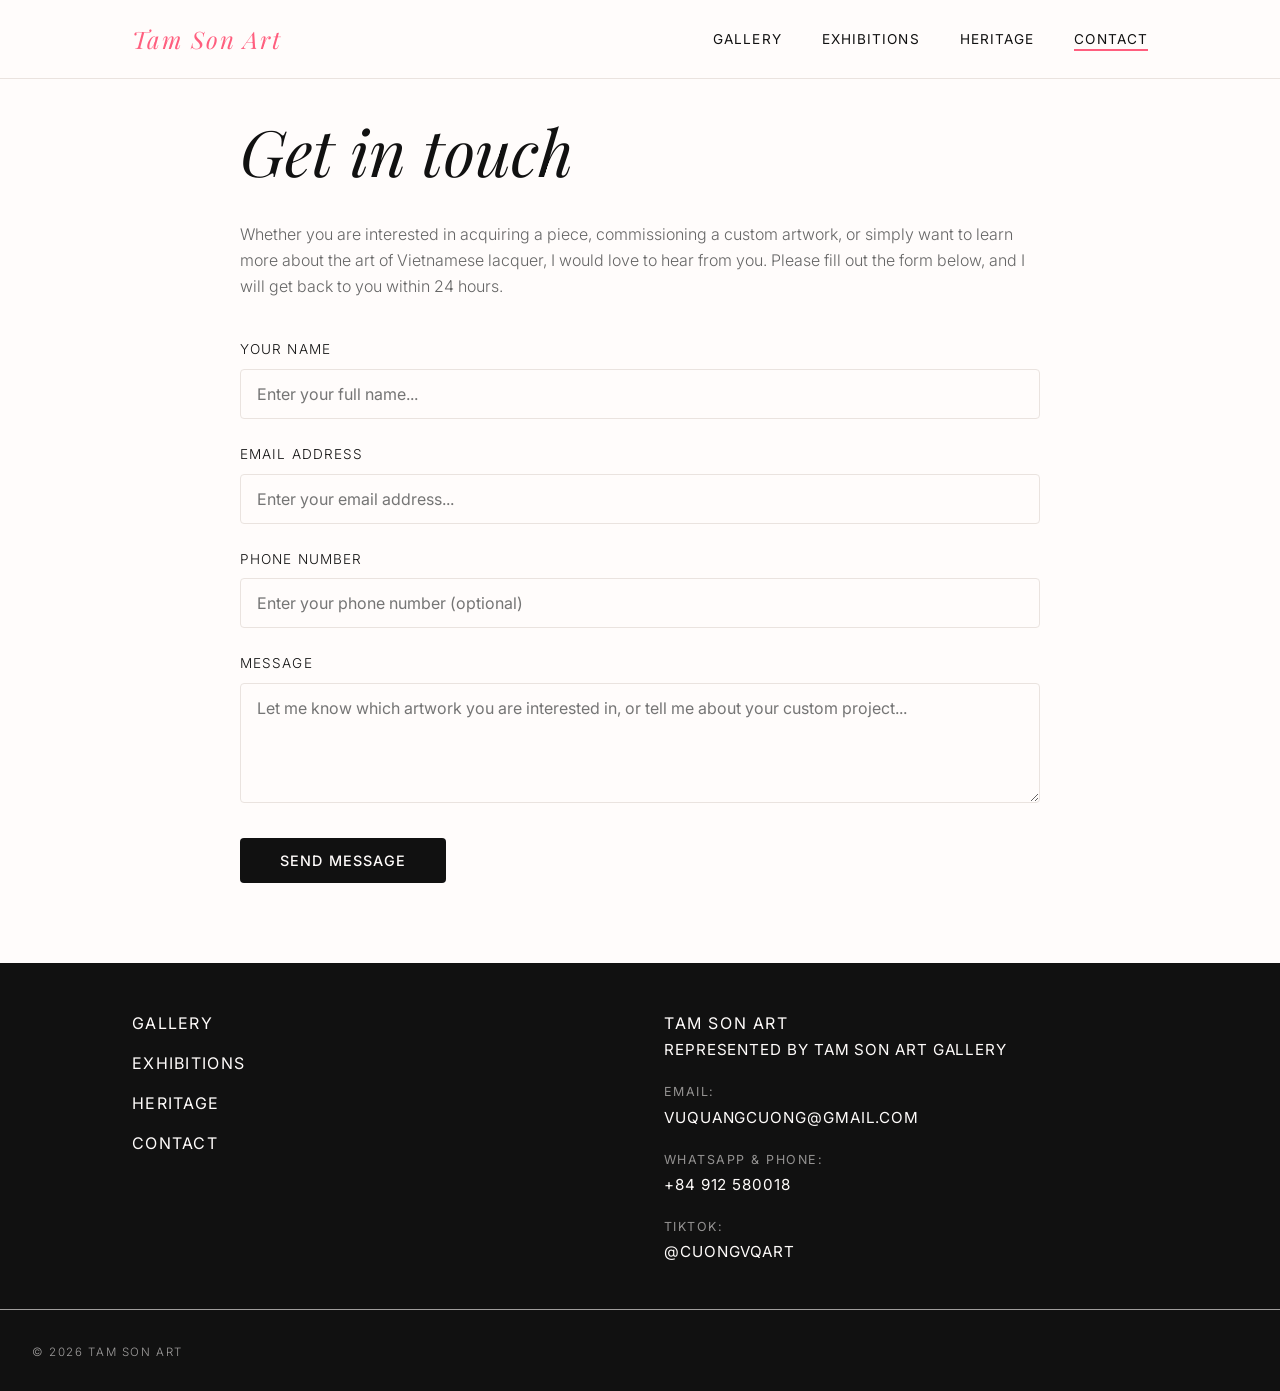
==== commit d5bced12: "Update -13-Aug-26- 08-21" ====
--- a/contact.html
+++ b/contact.html
@@ -103,6 +103,7 @@
                     <div class="footer-info-lead"><h3 class="footer-info-heading">TAM SON ART</h3><a href="#" target="_blank" rel="noopener noreferrer" class="footer-info-value footer-link">REPRESENTED BY TAM SON ART GALLERY</a></div>
                     <div class="footer-info-row"><span class="footer-info-label">EMAIL:</span><a href="mailto:vuquangcuong@gmail.com" class="footer-info-value">VUQUANGCUONG@GMAIL.COM</a></div>
                     <div class="footer-info-row"><span class="footer-info-label">WHATSAPP & PHONE:</span><a href="tel:+84912580018" class="footer-info-value">+84 912 580018</a></div>
+                    <div class="footer-info-row"><span class="footer-info-label">TIKTOK:</span><a href="https://www.tiktok.com/@cuongvqart" target="_blank" rel="noopener noreferrer" class="footer-info-value">@CUONGVQART</a></div>
                 </div>
             </div>
         </div>
